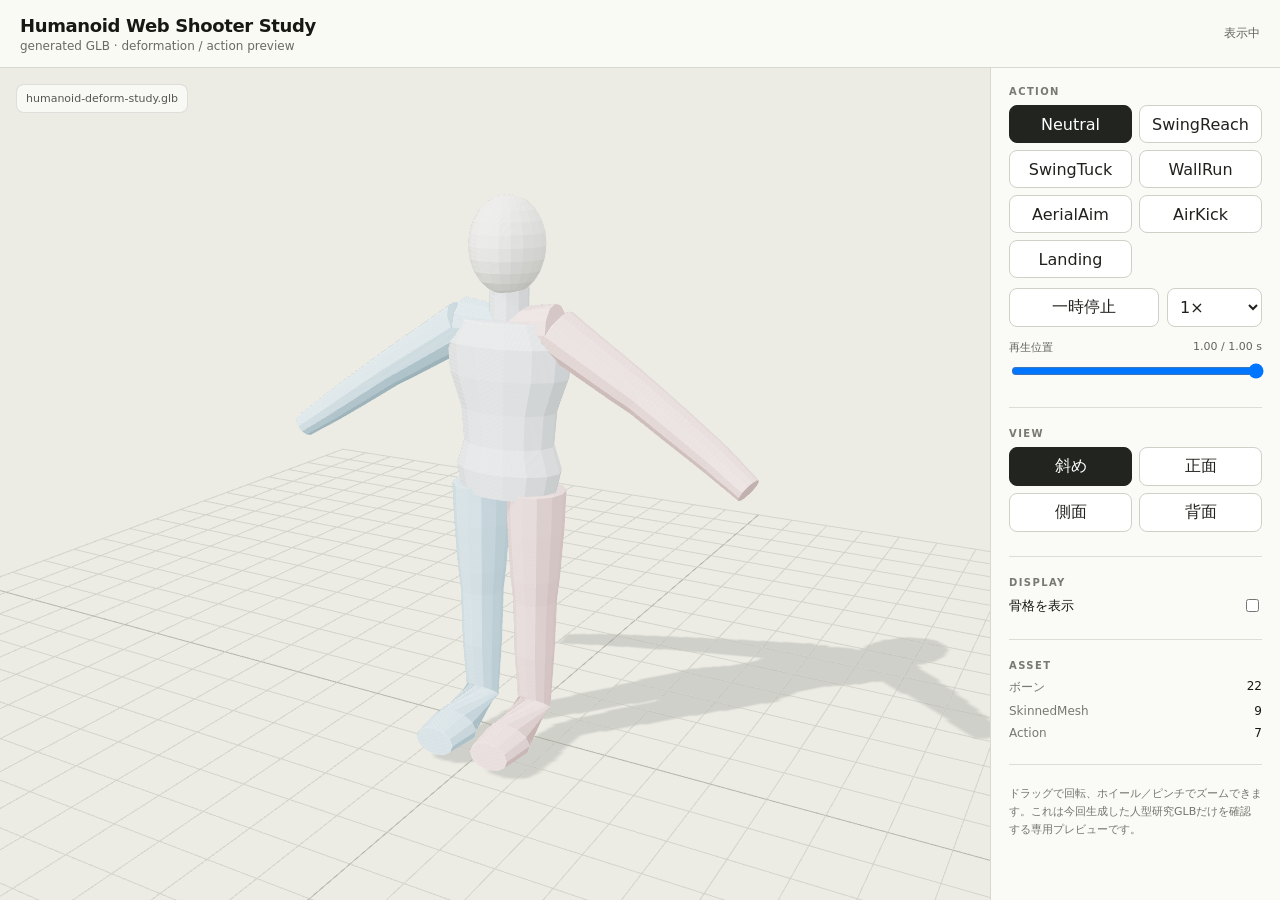
==== index.html @ 2861163f "feat: publish humanoid web shooter study" ====
<!doctype html>
<html lang="ja">
  <head>
    <meta charset="UTF-8" />
    <meta name="viewport" content="width=device-width, initial-scale=1" />
    <meta name="description" content="Humanoid Web Shooter deformation study preview" />
    <link rel="icon" href="data:," />
    <title>Humanoid Web Shooter Study</title>
    <style>
      :root { color-scheme: light; font-family: Inter, ui-sans-serif, system-ui, -apple-system, BlinkMacSystemFont, "Segoe UI", sans-serif; background:#f4f4ef; color:#171815; }
      * { box-sizing:border-box; }
      html,body { margin:0; min-height:100%; background:#f4f4ef; }
      body { min-height:100dvh; display:grid; grid-template-rows:auto 1fr; }
      header { min-height:68px; display:flex; align-items:center; justify-content:space-between; gap:24px; padding:14px 20px; border-bottom:1px solid #d8d8d0; background:rgba(250,250,246,.96); }
      .title { min-width:0; }
      .title h1 { margin:0; font-size:18px; font-weight:760; letter-spacing:-.02em; }
      .title p { margin:3px 0 0; color:#696b63; font-size:12px; }
      #status { font-size:12px; color:#60635a; white-space:nowrap; }
      main { min-height:0; display:grid; grid-template-columns:minmax(0,1fr) 290px; }
      #viewport { min-width:0; min-height:0; position:relative; overflow:hidden; background:linear-gradient(#efefe8,#e7e8df); }
      canvas { width:100%; height:100%; display:block; touch-action:none; }
      .badge { position:absolute; left:16px; top:16px; pointer-events:none; padding:7px 9px; border-radius:8px; background:rgba(250,250,246,.88); border:1px solid rgba(40,42,36,.12); backdrop-filter:blur(8px); font-size:11px; color:#55584f; }
      aside { min-height:0; overflow:auto; padding:18px; border-left:1px solid #d8d8d0; background:#fafaf6; }
      section + section { margin-top:24px; padding-top:20px; border-top:1px solid #ddddD5; }
      .eyebrow { display:block; margin-bottom:8px; font-size:10px; font-weight:760; letter-spacing:.14em; color:#777a70; }
      .clips { display:grid; grid-template-columns:1fr 1fr; gap:7px; }
      button,select,input { font:inherit; }
      button,select { min-height:38px; border:1px solid #cfd1c7; border-radius:8px; background:#fff; color:#20211d; }
      button { cursor:pointer; padding:8px 10px; }
      button:hover { background:#f2f3ed; }
      button[aria-pressed="true"], .clips button.active { background:#22251f; border-color:#22251f; color:#fff; }
      .playback { display:grid; grid-template-columns:1fr 95px; gap:8px; margin-top:10px; }
      select { width:100%; padding:0 8px; }
      .timeline-label { display:flex; justify-content:space-between; gap:10px; margin:13px 0 6px; font-size:11px; color:#62655d; }
      input[type="range"] { width:100%; }
      .views { display:grid; grid-template-columns:repeat(2,1fr); gap:7px; }
      .toggle { display:flex; align-items:center; justify-content:space-between; gap:10px; font-size:13px; }
      .meta { margin:0; display:grid; gap:8px; }
      .meta div { display:flex; justify-content:space-between; gap:16px; font-size:12px; }
      .meta dt { color:#777a70; }
      .meta dd { margin:0; text-align:right; }
      .help { color:#73766d; font-size:11px; line-height:1.65; }
      #error { position:absolute; inset:auto 16px 16px 16px; padding:12px; border:1px solid #bc7670; border-radius:8px; background:#fff5f4; color:#842f28; font-size:12px; }
      @media (max-width:760px) {
        body { min-height:100dvh; }
        header { min-height:60px; padding:11px 14px; }
        .title p { display:none; }
        main { grid-template-columns:1fr; grid-template-rows:minmax(54dvh,1fr) auto; }
        aside { border-left:0; border-top:1px solid #d8d8d0; overflow:visible; }
      }
    </style>
    <script type="module" crossorigin src="./assets/humanoidStudy-DMf4XMF8.js"></script>
    <link rel="modulepreload" crossorigin href="./assets/RoomEnvironment-X-gQhx8k.js">
    <link rel="modulepreload" crossorigin href="./assets/modulepreload-polyfill-P2Xu9kJm.js">
    <link rel="modulepreload" crossorigin href="./assets/animation-CJIjhyNb.js">
  </head>
  <body>
    <header>
      <div class="title"><h1>Humanoid Web Shooter Study</h1><p>generated GLB · deformation / action preview</p></div>
      <div id="status" role="status" aria-live="polite">読み込み中…</div>
    </header>
    <main>
      <div id="viewport" aria-label="人型3Dモデルのプレビュー">
        <div class="badge">humanoid-deform-study.glb</div>
        <div id="error" role="alert" hidden></div>
      </div>
      <aside>
        <section>
          <span class="eyebrow">ACTION</span>
          <div id="clips" class="clips" role="group" aria-label="アクション"></div>
          <div class="playback">
            <button id="play-pause">一時停止</button>
            <select id="speed" aria-label="再生速度"><option value="0.25">0.25×</option><option value="0.5">0.5×</option><option value="1" selected>1×</option><option value="1.5">1.5×</option><option value="2">2×</option></select>
          </div>
          <label class="timeline-label" for="timeline"><span>再生位置</span><output id="time">0.00 / 0.00 s</output></label>
          <input id="timeline" type="range" min="0" max="1" step="0.001" value="0" aria-label="再生位置" />
        </section>
        <section>
          <span class="eyebrow">VIEW</span>
          <div class="views" role="group" aria-label="視点">
            <button data-view="perspective" aria-pressed="true">斜め</button>
            <button data-view="front" aria-pressed="false">正面</button>
            <button data-view="side" aria-pressed="false">側面</button>
            <button data-view="back" aria-pressed="false">背面</button>
          </div>
        </section>
        <section>
          <span class="eyebrow">DISPLAY</span>
          <label class="toggle"><span>骨格を表示</span><input id="skeleton" type="checkbox" /></label>
        </section>
        <section>
          <span class="eyebrow">ASSET</span>
          <dl class="meta">
            <div><dt>ボーン</dt><dd id="bones">—</dd></div>
            <div><dt>SkinnedMesh</dt><dd id="meshes">—</dd></div>
            <div><dt>Action</dt><dd id="actions">—</dd></div>
          </dl>
        </section>
        <section class="help">ドラッグで回転、ホイール／ピンチでズームできます。これは今回生成した人型研究GLBだけを確認する専用プレビューです。</section>
      </aside>
    </main>
  </body>
</html>
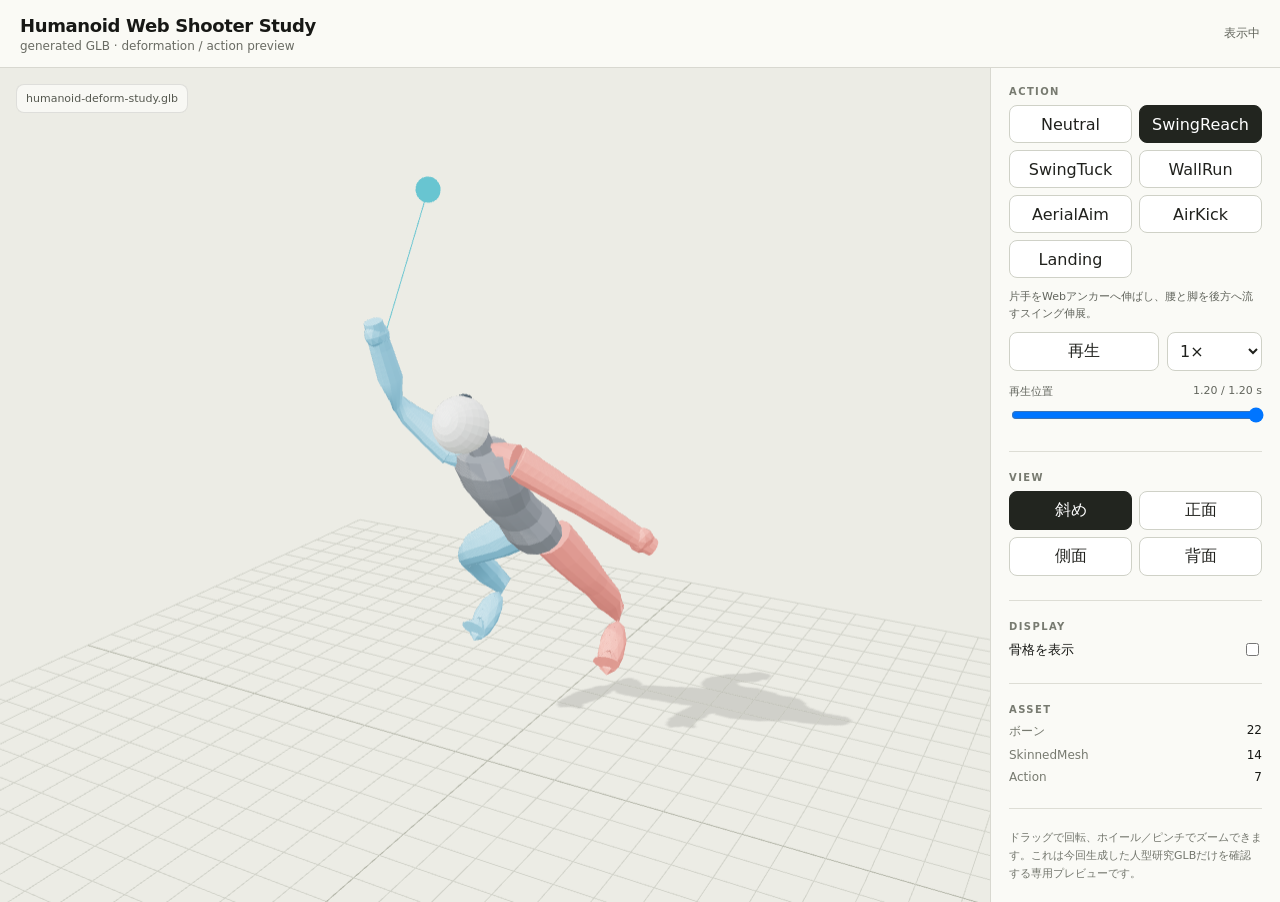
==== commit 7c39c9fa: "feat: improve humanoid action silhouettes" ====
--- a/index.html
+++ b/index.html
@@ -40,6 +40,7 @@
       .meta dt { color:#777a70; }
       .meta dd { margin:0; text-align:right; }
       .help { color:#73766d; font-size:11px; line-height:1.65; }
+      .intent { margin:10px 0 0; color:#62655d; font-size:11px; line-height:1.55; min-height:34px; }
       #error { position:absolute; inset:auto 16px 16px 16px; padding:12px; border:1px solid #bc7670; border-radius:8px; background:#fff5f4; color:#842f28; font-size:12px; }
       @media (max-width:760px) {
         body { min-height:100dvh; }
@@ -49,10 +50,10 @@
         aside { border-left:0; border-top:1px solid #d8d8d0; overflow:visible; }
       }
     </style>
-    <script type="module" crossorigin src="./assets/humanoidStudy-DMf4XMF8.js"></script>
-    <link rel="modulepreload" crossorigin href="./assets/RoomEnvironment-X-gQhx8k.js">
+    <script type="module" crossorigin src="./assets/humanoidStudy-cMIHxTHe.js"></script>
+    <link rel="modulepreload" crossorigin href="./assets/RoomEnvironment-BdWrF4rP.js">
     <link rel="modulepreload" crossorigin href="./assets/modulepreload-polyfill-P2Xu9kJm.js">
-    <link rel="modulepreload" crossorigin href="./assets/animation-CJIjhyNb.js">
+    <link rel="modulepreload" crossorigin href="./assets/animation-C-ThkPe2.js">
   </head>
   <body>
     <header>
@@ -68,6 +69,7 @@
         <section>
           <span class="eyebrow">ACTION</span>
           <div id="clips" class="clips" role="group" aria-label="アクション"></div>
+          <p id="action-intent" class="intent"></p>
           <div class="playback">
             <button id="play-pause">一時停止</button>
             <select id="speed" aria-label="再生速度"><option value="0.25">0.25×</option><option value="0.5">0.5×</option><option value="1" selected>1×</option><option value="1.5">1.5×</option><option value="2">2×</option></select>
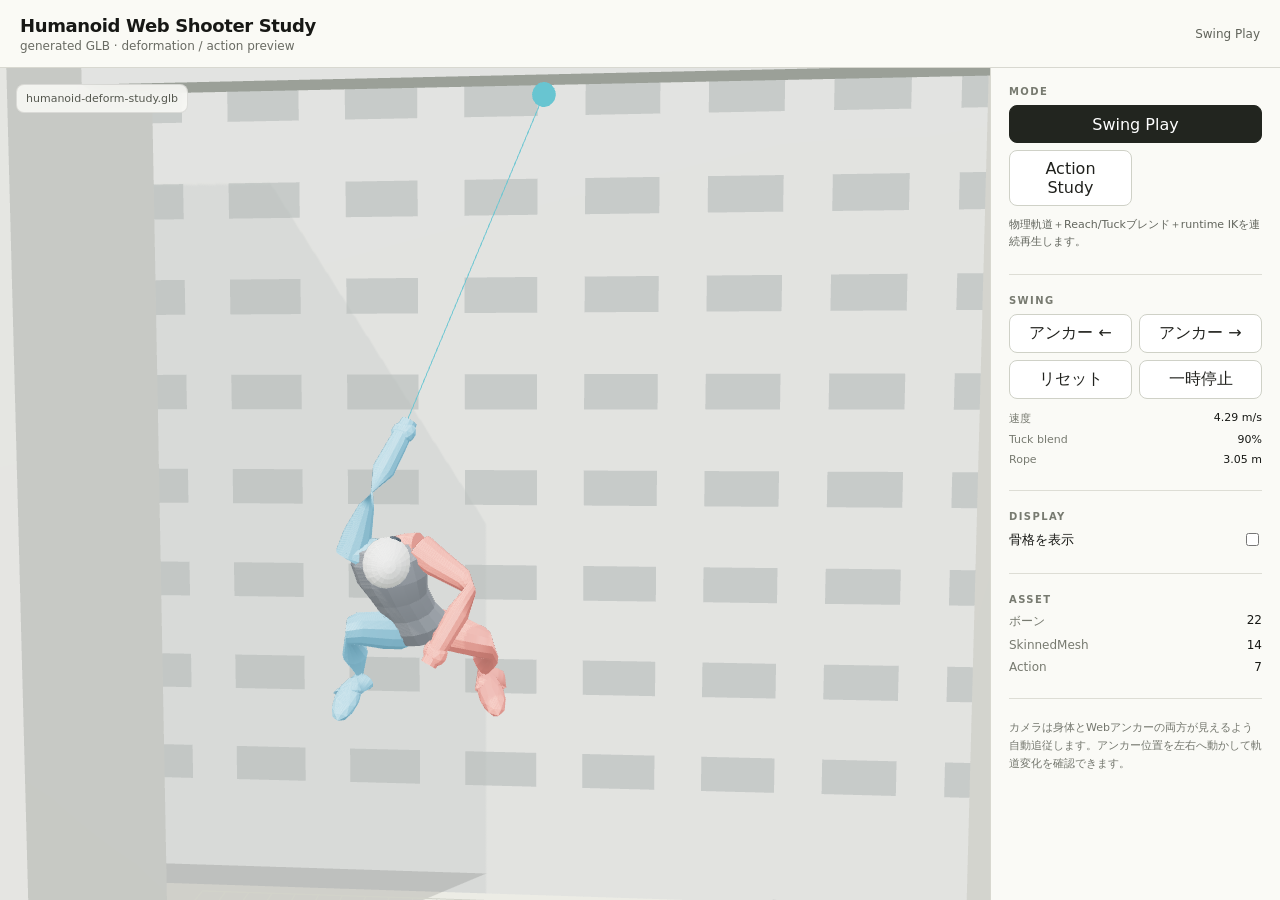
==== commit 0f42d7b4: "feat: add continuous swing play mode" ====
--- a/index.html
+++ b/index.html
@@ -23,7 +23,12 @@
       aside { min-height:0; overflow:auto; padding:18px; border-left:1px solid #d8d8d0; background:#fafaf6; }
       section + section { margin-top:24px; padding-top:20px; border-top:1px solid #ddddD5; }
       .eyebrow { display:block; margin-bottom:8px; font-size:10px; font-weight:760; letter-spacing:.14em; color:#777a70; }
-      .clips { display:grid; grid-template-columns:1fr 1fr; gap:7px; }
+      .clips, .mode-buttons, .swing-buttons { display:grid; grid-template-columns:1fr 1fr; gap:7px; }
+      .mode-buttons button:first-child { grid-column:1 / -1; }
+      .telemetry { margin:12px 0 0; display:grid; gap:7px; }
+      .telemetry div { display:flex; justify-content:space-between; gap:16px; font-size:11px; }
+      .telemetry dt { color:#777a70; }
+      .telemetry dd { margin:0; font-variant-numeric:tabular-nums; }
       button,select,input { font:inherit; }
       button,select { min-height:38px; border:1px solid #cfd1c7; border-radius:8px; background:#fff; color:#20211d; }
       button { cursor:pointer; padding:8px 10px; }
@@ -46,14 +51,14 @@
         body { min-height:100dvh; }
         header { min-height:60px; padding:11px 14px; }
         .title p { display:none; }
-        main { grid-template-columns:1fr; grid-template-rows:minmax(54dvh,1fr) auto; }
+        main { grid-template-columns:1fr; grid-template-rows:minmax(62dvh,1fr) auto; }
         aside { border-left:0; border-top:1px solid #d8d8d0; overflow:visible; }
       }
     </style>
-    <script type="module" crossorigin src="./assets/humanoidStudy-cMIHxTHe.js"></script>
-    <link rel="modulepreload" crossorigin href="./assets/RoomEnvironment-BdWrF4rP.js">
+    <script type="module" crossorigin src="./assets/humanoidStudy-DhJMTHNh.js"></script>
+    <link rel="modulepreload" crossorigin href="./assets/RoomEnvironment-BZEdyd6U.js">
     <link rel="modulepreload" crossorigin href="./assets/modulepreload-polyfill-P2Xu9kJm.js">
-    <link rel="modulepreload" crossorigin href="./assets/animation-C-ThkPe2.js">
+    <link rel="modulepreload" crossorigin href="./assets/animation-0yDqo01Y.js">
   </head>
   <body>
     <header>
@@ -67,6 +72,14 @@
       </div>
       <aside>
         <section>
+          <span class="eyebrow">MODE</span>
+          <div class="mode-buttons" role="group" aria-label="プレビューモード">
+            <button id="mode-swing" aria-pressed="true">Swing Play</button>
+            <button id="mode-study" aria-pressed="false">Action Study</button>
+          </div>
+          <p id="mode-intent" class="intent">物理軌道＋Reach/Tuckブレンド＋runtime IKを連続再生します。</p>
+        </section>
+        <section id="action-section" hidden>
           <span class="eyebrow">ACTION</span>
           <div id="clips" class="clips" role="group" aria-label="アクション"></div>
           <p id="action-intent" class="intent"></p>
@@ -77,7 +90,21 @@
           <label class="timeline-label" for="timeline"><span>再生位置</span><output id="time">0.00 / 0.00 s</output></label>
           <input id="timeline" type="range" min="0" max="1" step="0.001" value="0" aria-label="再生位置" />
         </section>
-        <section>
+        <section id="swing-controls">
+          <span class="eyebrow">SWING</span>
+          <div class="swing-buttons">
+            <button id="anchor-left">アンカー ←</button>
+            <button id="anchor-right">アンカー →</button>
+            <button id="swing-reset">リセット</button>
+            <button id="swing-pause" aria-pressed="false">一時停止</button>
+          </div>
+          <dl class="telemetry">
+            <div><dt>速度</dt><dd id="swing-speed">—</dd></div>
+            <div><dt>Tuck blend</dt><dd id="swing-blend">—</dd></div>
+            <div><dt>Rope</dt><dd id="swing-rope">—</dd></div>
+          </dl>
+        </section>
+        <section id="view-section" hidden>
           <span class="eyebrow">VIEW</span>
           <div class="views" role="group" aria-label="視点">
             <button data-view="perspective" aria-pressed="true">斜め</button>
@@ -98,7 +125,7 @@
             <div><dt>Action</dt><dd id="actions">—</dd></div>
           </dl>
         </section>
-        <section class="help">ドラッグで回転、ホイール／ピンチでズームできます。これは今回生成した人型研究GLBだけを確認する専用プレビューです。</section>
+        <section id="help-text" class="help">Swing Playではカメラが自動追従します。Action Studyへ切り替えるとドラッグ回転・ズームで各Actionを確認できます。</section>
       </aside>
     </main>
   </body>
